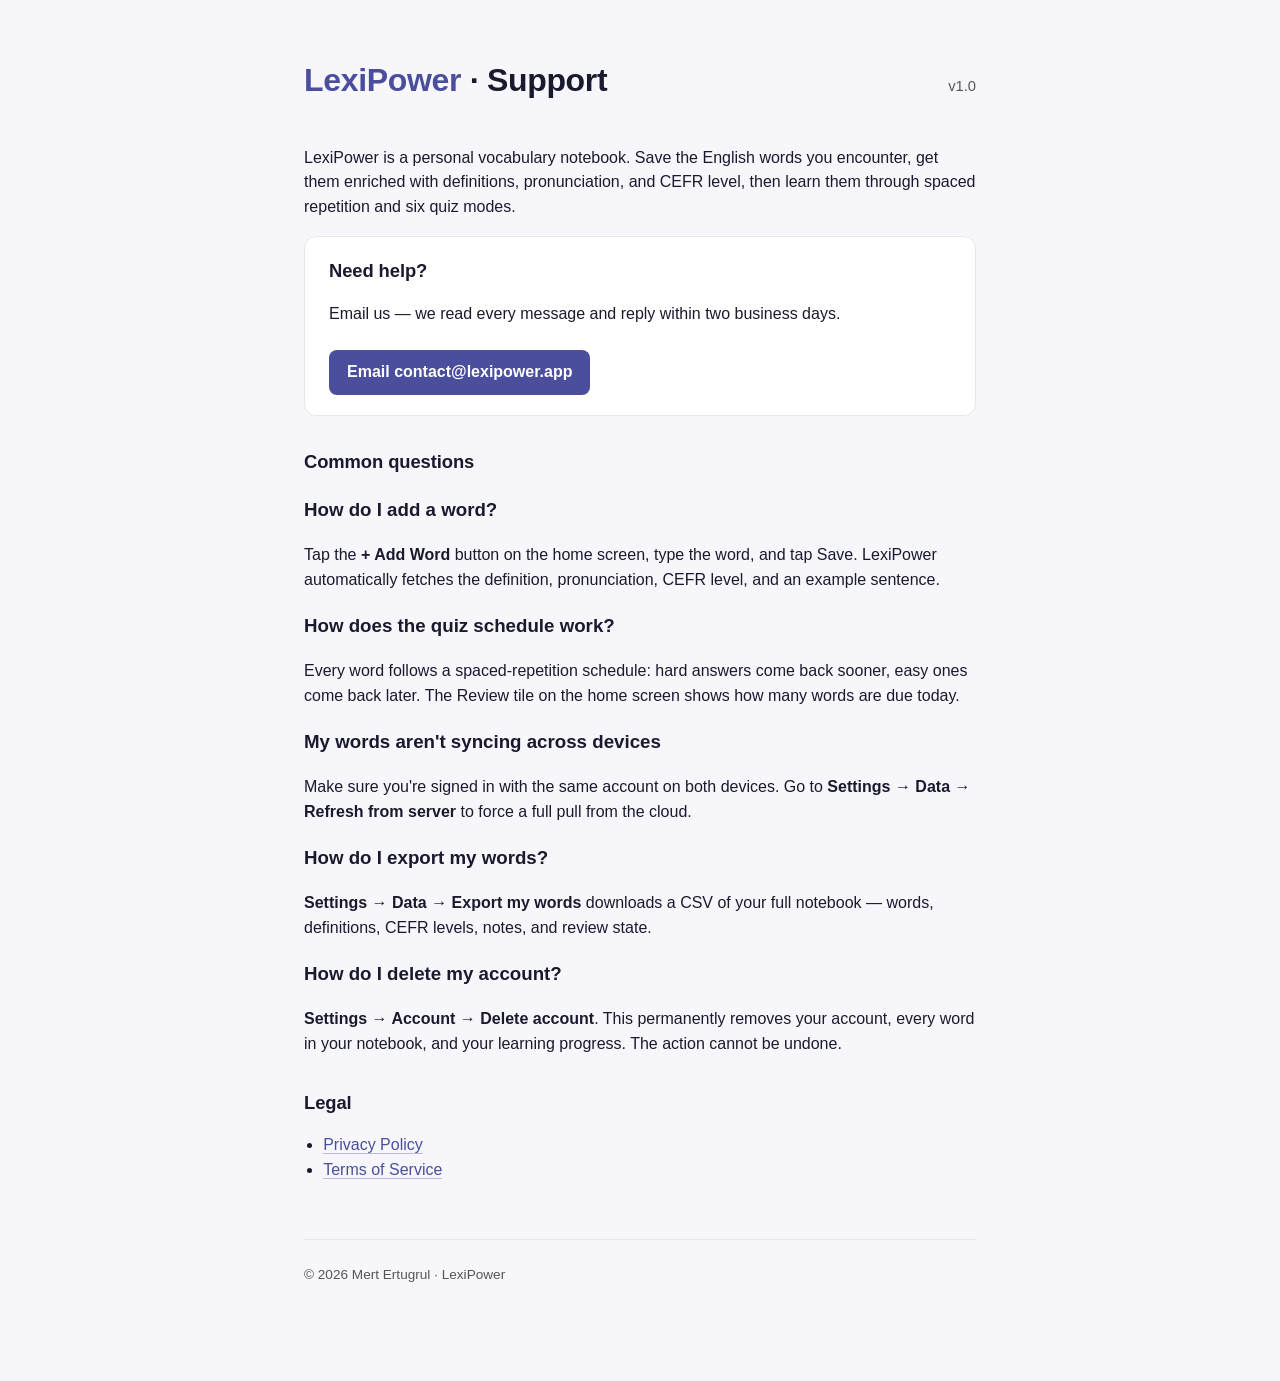
==== index.html @ 9e50c35b "Initial support page for LexiPower v1.0 App Store submission" ====
<!doctype html>
<html lang="en">
<head>
  <meta charset="utf-8">
  <meta name="viewport" content="width=device-width, initial-scale=1">
  <title>LexiPower — Support</title>
  <meta name="description" content="Support and help for LexiPower, the personal vocabulary notebook app.">
  <style>
    :root {
      --bg: #f7f7fb;
      --fg: #1a1a2e;
      --muted: #555;
      --accent: #4a4e9c;
      --card: #ffffff;
      --border: #e5e7eb;
    }
    @media (prefers-color-scheme: dark) {
      :root {
        --bg: #14141c;
        --fg: #e9e9f2;
        --muted: #a8a8b8;
        --accent: #9ea3ff;
        --card: #1f1f2c;
        --border: #2c2c3c;
      }
    }
    * { box-sizing: border-box; }
    body {
      font-family: -apple-system, BlinkMacSystemFont, "Segoe UI", Roboto,
        "Helvetica Neue", Arial, sans-serif;
      background: var(--bg);
      color: var(--fg);
      margin: 0;
      line-height: 1.55;
      -webkit-font-smoothing: antialiased;
    }
    .wrap {
      max-width: 720px;
      margin: 0 auto;
      padding: 56px 24px 96px;
    }
    header {
      display: flex;
      align-items: baseline;
      justify-content: space-between;
      margin-bottom: 40px;
    }
    h1 {
      font-size: 2rem;
      margin: 0;
      letter-spacing: -0.01em;
    }
    .brand {
      font-weight: 700;
      color: var(--accent);
    }
    h2 {
      font-size: 1.15rem;
      margin: 32px 0 8px;
      letter-spacing: -0.005em;
    }
    p, li {
      color: var(--fg);
    }
    .muted { color: var(--muted); font-size: 0.92rem; }
    a {
      color: var(--accent);
      text-decoration: none;
      border-bottom: 1px solid color-mix(in srgb, var(--accent) 35%, transparent);
    }
    a:hover { border-bottom-color: var(--accent); }
    .card {
      background: var(--card);
      border: 1px solid var(--border);
      border-radius: 12px;
      padding: 20px 24px;
      margin: 16px 0;
    }
    .cta {
      display: inline-block;
      margin-top: 8px;
      padding: 10px 18px;
      background: var(--accent);
      color: #fff;
      border-radius: 8px;
      border: none;
      font-weight: 600;
    }
    .cta:hover { opacity: 0.92; border-bottom-color: transparent; }
    ul { padding-left: 1.2rem; }
    footer {
      margin-top: 56px;
      padding-top: 24px;
      border-top: 1px solid var(--border);
      font-size: 0.85rem;
      color: var(--muted);
    }
  </style>
</head>
<body>
  <div class="wrap">
    <header>
      <h1><span class="brand">LexiPower</span> · Support</h1>
      <span class="muted">v1.0</span>
    </header>

    <p>
      LexiPower is a personal vocabulary notebook. Save the English words
      you encounter, get them enriched with definitions, pronunciation, and
      CEFR level, then learn them through spaced repetition and six quiz
      modes.
    </p>

    <div class="card">
      <h2 style="margin-top: 0">Need help?</h2>
      <p>Email us — we read every message and reply within two business days.</p>
      <a class="cta" href="mailto:contact@lexipower.app?subject=LexiPower%20support">
        Email contact@lexipower.app
      </a>
    </div>

    <h2>Common questions</h2>

    <h3>How do I add a word?</h3>
    <p>
      Tap the <strong>+ Add Word</strong> button on the home screen, type
      the word, and tap Save. LexiPower automatically fetches the
      definition, pronunciation, CEFR level, and an example sentence.
    </p>

    <h3>How does the quiz schedule work?</h3>
    <p>
      Every word follows a spaced-repetition schedule: hard answers come
      back sooner, easy ones come back later. The Review tile on the home
      screen shows how many words are due today.
    </p>

    <h3>My words aren't syncing across devices</h3>
    <p>
      Make sure you're signed in with the same account on both devices.
      Go to <strong>Settings → Data → Refresh from server</strong> to
      force a full pull from the cloud.
    </p>

    <h3>How do I export my words?</h3>
    <p>
      <strong>Settings → Data → Export my words</strong> downloads a CSV of
      your full notebook — words, definitions, CEFR levels, notes, and
      review state.
    </p>

    <h3>How do I delete my account?</h3>
    <p>
      <strong>Settings → Account → Delete account</strong>. This permanently
      removes your account, every word in your notebook, and your learning
      progress. The action cannot be undone.
    </p>

    <h2>Legal</h2>
    <ul>
      <li><a href="https://lexipower.app/privacy">Privacy Policy</a></li>
      <li><a href="https://lexipower.app/terms">Terms of Service</a></li>
    </ul>

    <footer>
      © 2026 Mert Ertugrul · LexiPower
    </footer>
  </div>
</body>
</html>
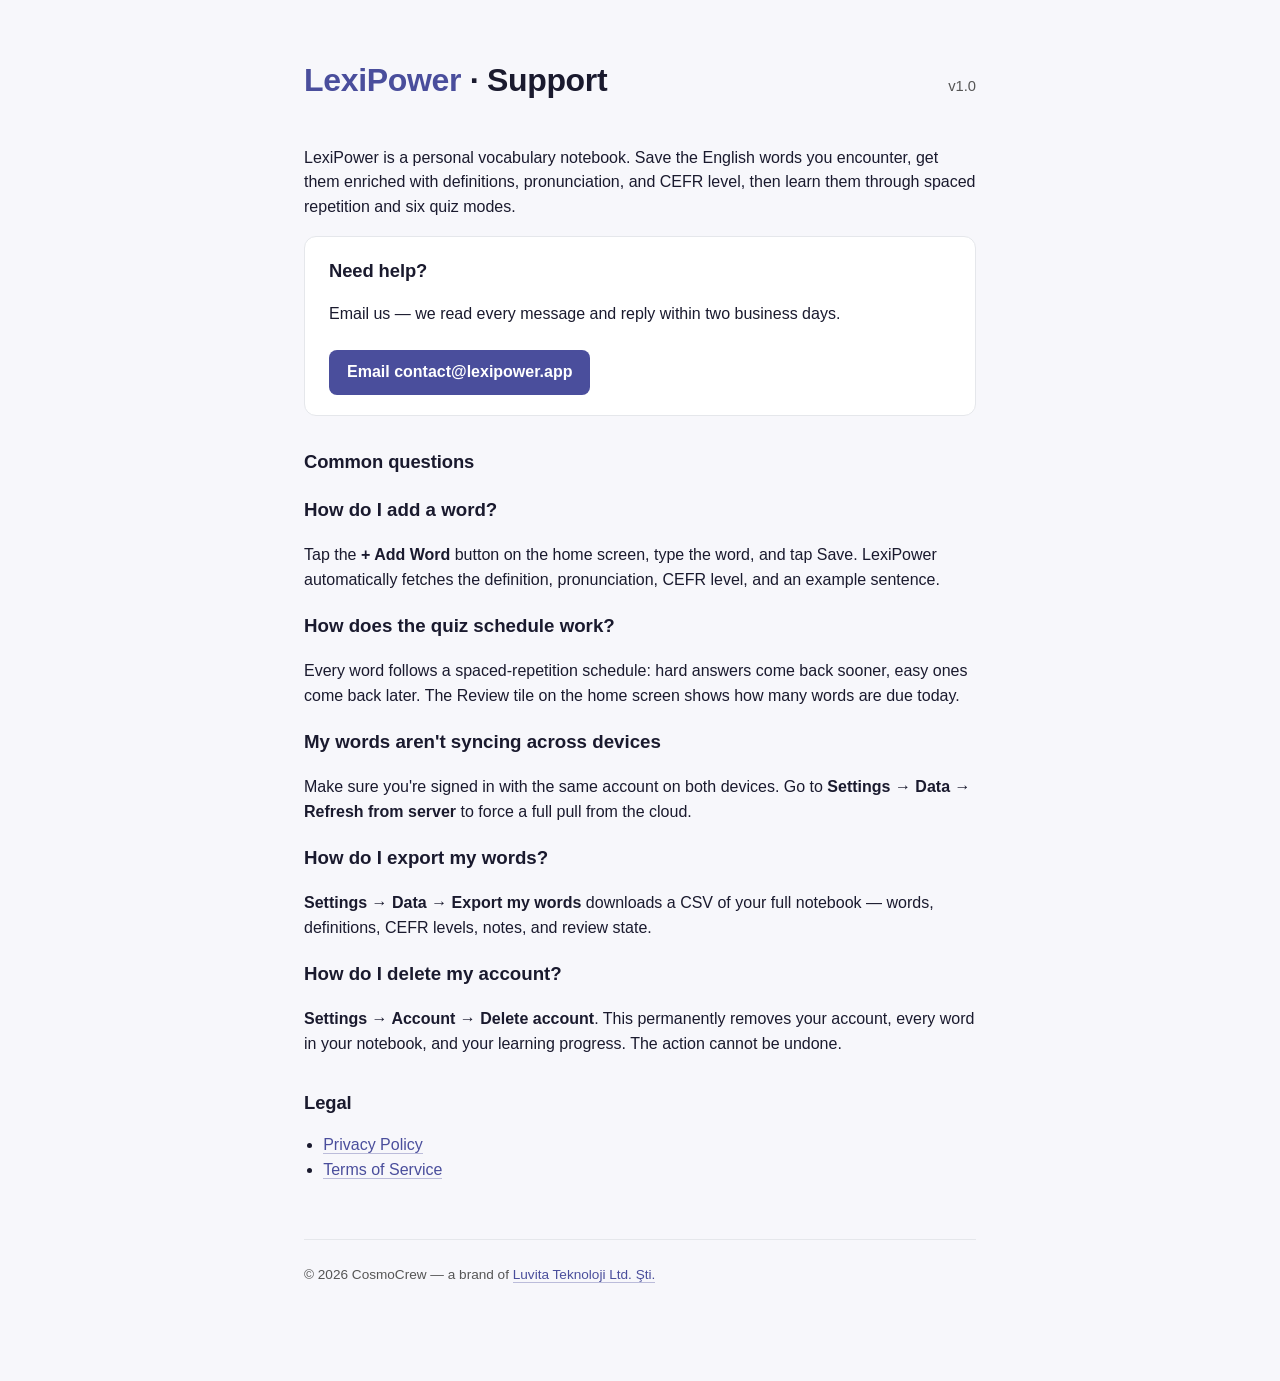
==== commit 7791b13f: "Add Luvita attribution to all support pages (ADR 0001) The footer on all three pages read `© 2026 Me" ====
--- a/index.html
+++ b/index.html
@@ -158,12 +158,12 @@
 
     <h2>Legal</h2>
     <ul>
-      <li><a href="https://lexipower.app/privacy">Privacy Policy</a></li>
-      <li><a href="https://lexipower.app/terms">Terms of Service</a></li>
+      <li><a href="./privacy.html">Privacy Policy</a></li>
+      <li><a href="./terms.html">Terms of Service</a></li>
     </ul>
 
     <footer>
-      © 2026 Mert Ertugrul · LexiPower
+      © 2026 CosmoCrew — a brand of <a href="https://luvita.tr/">Luvita Teknoloji Ltd. Şti.</a>
     </footer>
   </div>
 </body>
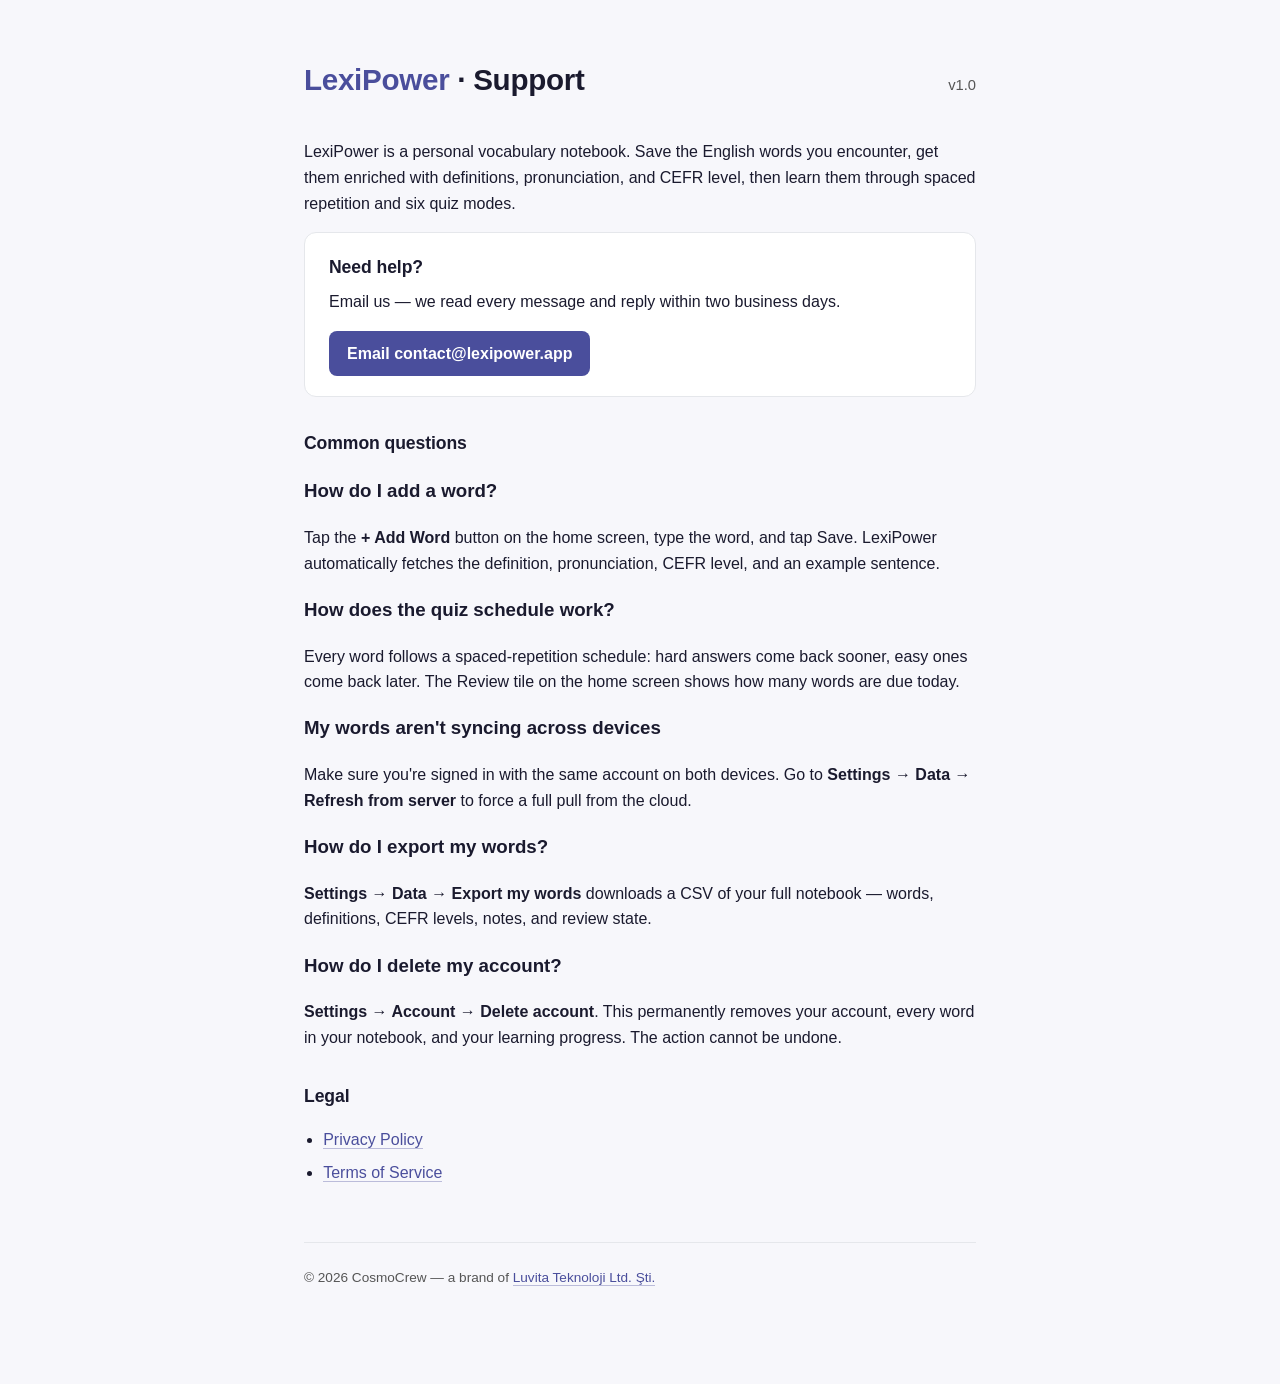
==== commit df139879: "a11y: main landmark, skip link, focus styles, shared CSS, axe check in CI (ADR 0011 §5.1, §5.3) Clos" ====
--- a/index.html
+++ b/index.html
@@ -5,101 +5,13 @@
   <meta name="viewport" content="width=device-width, initial-scale=1">
   <title>LexiPower — Support</title>
   <meta name="description" content="Support and help for LexiPower, the personal vocabulary notebook app.">
-  <style>
-    :root {
-      --bg: #f7f7fb;
-      --fg: #1a1a2e;
-      --muted: #555;
-      --accent: #4a4e9c;
-      --card: #ffffff;
-      --border: #e5e7eb;
-    }
-    @media (prefers-color-scheme: dark) {
-      :root {
-        --bg: #14141c;
-        --fg: #e9e9f2;
-        --muted: #a8a8b8;
-        --accent: #9ea3ff;
-        --card: #1f1f2c;
-        --border: #2c2c3c;
-      }
-    }
-    * { box-sizing: border-box; }
-    body {
-      font-family: -apple-system, BlinkMacSystemFont, "Segoe UI", Roboto,
-        "Helvetica Neue", Arial, sans-serif;
-      background: var(--bg);
-      color: var(--fg);
-      margin: 0;
-      line-height: 1.55;
-      -webkit-font-smoothing: antialiased;
-    }
-    .wrap {
-      max-width: 720px;
-      margin: 0 auto;
-      padding: 56px 24px 96px;
-    }
-    header {
-      display: flex;
-      align-items: baseline;
-      justify-content: space-between;
-      margin-bottom: 40px;
-    }
-    h1 {
-      font-size: 2rem;
-      margin: 0;
-      letter-spacing: -0.01em;
-    }
-    .brand {
-      font-weight: 700;
-      color: var(--accent);
-    }
-    h2 {
-      font-size: 1.15rem;
-      margin: 32px 0 8px;
-      letter-spacing: -0.005em;
-    }
-    p, li {
-      color: var(--fg);
-    }
-    .muted { color: var(--muted); font-size: 0.92rem; }
-    a {
-      color: var(--accent);
-      text-decoration: none;
-      border-bottom: 1px solid color-mix(in srgb, var(--accent) 35%, transparent);
-    }
-    a:hover { border-bottom-color: var(--accent); }
-    .card {
-      background: var(--card);
-      border: 1px solid var(--border);
-      border-radius: 12px;
-      padding: 20px 24px;
-      margin: 16px 0;
-    }
-    .cta {
-      display: inline-block;
-      margin-top: 8px;
-      padding: 10px 18px;
-      background: var(--accent);
-      color: #fff;
-      border-radius: 8px;
-      border: none;
-      font-weight: 600;
-    }
-    .cta:hover { opacity: 0.92; border-bottom-color: transparent; }
-    ul { padding-left: 1.2rem; }
-    footer {
-      margin-top: 56px;
-      padding-top: 24px;
-      border-top: 1px solid var(--border);
-      font-size: 0.85rem;
-      color: var(--muted);
-    }
-  </style>
+  <link rel="stylesheet" href="_style.css">
 </head>
 <body>
+  <a class="skip-link" href="#main">Skip to main content</a>
   <div class="wrap">
-    <header>
+    <main id="main">
+    <header class="split">
       <h1><span class="brand">LexiPower</span> · Support</h1>
       <span class="muted">v1.0</span>
     </header>
@@ -112,7 +24,7 @@
     </p>
 
     <div class="card">
-      <h2 style="margin-top: 0">Need help?</h2>
+      <h2 class="flush">Need help?</h2>
       <p>Email us — we read every message and reply within two business days.</p>
       <a class="cta" href="mailto:contact@lexipower.app?subject=LexiPower%20support">
         Email contact@lexipower.app
@@ -161,6 +73,7 @@
       <li><a href="./privacy.html">Privacy Policy</a></li>
       <li><a href="./terms.html">Terms of Service</a></li>
     </ul>
+    </main>
 
     <footer>
       © 2026 CosmoCrew — a brand of <a href="https://luvita.tr/">Luvita Teknoloji Ltd. Şti.</a>
--- a/_style.css
+++ b/_style.css
@@ -0,0 +1,114 @@
+/* Shared styles for LexiPower legal + support pages. */
+:root {
+  --bg: #f7f7fb;
+  --fg: #1a1a2e;
+  --muted: #555;
+  --accent: #4a4e9c;
+  --card: #ffffff;
+  --border: #e5e7eb;
+}
+@media (prefers-color-scheme: dark) {
+  :root {
+    --bg: #14141c;
+    --fg: #e9e9f2;
+    --muted: #a8a8b8;
+    --accent: #9ea3ff;
+    --card: #1f1f2c;
+    --border: #2c2c3c;
+  }
+}
+* { box-sizing: border-box; }
+body {
+  font-family: -apple-system, BlinkMacSystemFont, "Segoe UI", Roboto,
+    "Helvetica Neue", Arial, sans-serif;
+  background: var(--bg);
+  color: var(--fg);
+  margin: 0;
+  line-height: 1.6;
+  -webkit-font-smoothing: antialiased;
+}
+.wrap {
+  max-width: 720px;
+  margin: 0 auto;
+  padding: 56px 24px 96px;
+}
+header {
+  margin-bottom: 32px;
+}
+h1 { font-size: 1.85rem; margin: 0 0 4px; letter-spacing: -0.01em; }
+.brand { font-weight: 700; color: var(--accent); }
+.effective { color: var(--muted); font-size: 0.9rem; }
+h2 {
+  font-size: 1.1rem;
+  margin: 32px 0 8px;
+  letter-spacing: -0.005em;
+}
+p, li { color: var(--fg); margin: 8px 0; }
+.body { white-space: pre-wrap; }
+a {
+  color: var(--accent);
+  text-decoration: none;
+  border-bottom: 1px solid color-mix(in srgb, var(--accent) 35%, transparent);
+}
+a:hover { border-bottom-color: var(--accent); }
+footer {
+  margin-top: 56px;
+  padding-top: 24px;
+  border-top: 1px solid var(--border);
+  font-size: 0.85rem;
+  color: var(--muted);
+}
+nav.top {
+  display: flex;
+  gap: 16px;
+  font-size: 0.92rem;
+  margin-bottom: 24px;
+}
+
+/* Components shared with index.html (formerly inline there). */
+header.split {
+  display: flex;
+  align-items: baseline;
+  justify-content: space-between;
+}
+.muted { color: var(--muted); font-size: 0.92rem; }
+h2.flush { margin-top: 0; }
+ul { padding-left: 1.2rem; }
+.card {
+  background: var(--card);
+  border: 1px solid var(--border);
+  border-radius: 12px;
+  padding: 20px 24px;
+  margin: 16px 0;
+}
+.cta {
+  display: inline-block;
+  margin-top: 8px;
+  padding: 10px 18px;
+  background: var(--accent);
+  color: #fff;
+  border-radius: 8px;
+  border: none;
+  font-weight: 600;
+}
+.cta:hover { opacity: 0.92; border-bottom-color: transparent; }
+
+/* Accessibility (ADR 0011 §5.1): skip link, visible focus. */
+.skip-link {
+  position: absolute;
+  left: 16px;
+  top: -100px;
+  z-index: 10;
+  padding: 10px 16px;
+  background: var(--card);
+  color: var(--fg);
+  border: 2px solid var(--accent);
+  border-radius: 8px;
+}
+.skip-link:focus { top: 16px; }
+:focus-visible {
+  outline: 3px solid var(--accent);
+  outline-offset: 2px;
+}
+.cta:focus-visible { outline-color: var(--fg); }
+main:focus { outline: none; }
